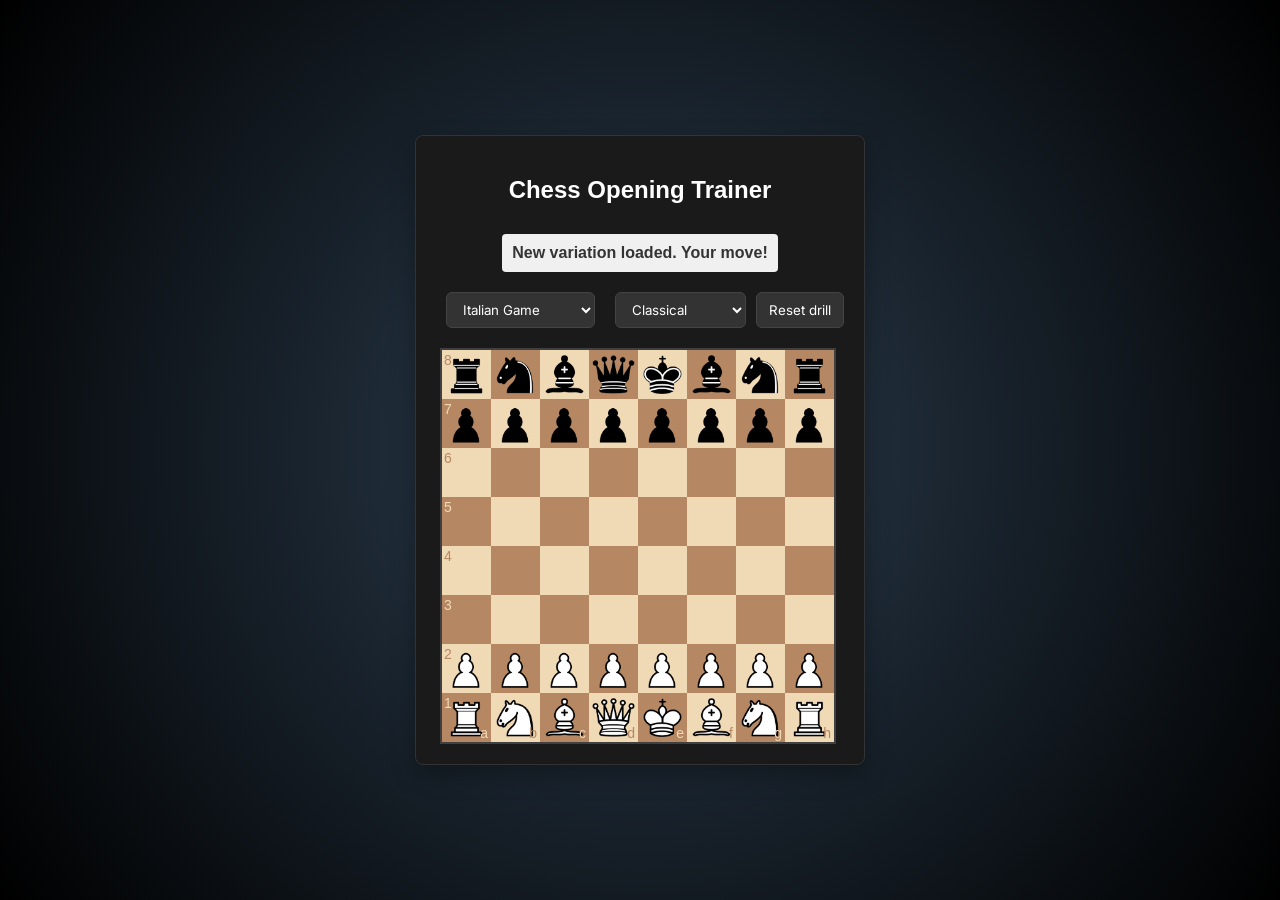
==== index.html @ 0c888dd6 "Add files via upload" ====
<!DOCTYPE html>

<html>
    <head>
        <title>Opening Drills</title>
        <link rel="stylesheet" href="css/style.css">
        <link rel="stylesheet" href="css/chessboard-1.0.0.min.css">
        <link href="https://fonts.googleapis.com/css2?family=Inter:wght@400;700&display=swap" rel="stylesheet">
    </head>
    <body>
    <div class="app-container">

        <h2>Chess Opening Trainer</h2>

        <div id="status-message" class="status-neutral">
            Select an opening to begin a drill
        </div>

        <div class = "controls" >
            <label for = "openingSelect"></label>
            <select id = "openingSelect"></select>
            <label for = "variationSelect"></label>
            <select id = "variationSelect"></select>
            <button id = "resetBtn">Reset drill</button>            
        </div>

        <div id = "myBoard" style = "width: 400px"></div>        

        <script src="lib/jquery-4.0.0.js"></script>
        <script src="lib/chessboard-1.0.0.min.js"></script>
        <script src="lib/chess.js"></script>

        <script src = "js/openings.js"></script>
        <script src = "js/main.js"></script>
        
    </div>
    </body>
</html>
---- css/style.css ----
body
{
    margin: 0;
    display: flex;
    justify-content: center;
    align-items: center;
    min-height: 100vh;
    background-color: #2c3e50;
    background: radial-gradient(circle, #2c3e50 0%, #000000 100%);
    font-family: 'Monserrat', sans-serif;
}

.app-container
{
    display: flex;
    flex-direction: column;
    align-items: center;
    padding: 20px;
    background-color: #1a1a1a;
    border: 1px solid #333;
    color: white;
    border-radius: 8px;
    box-shadow: 0 10px 25px rgba(0, 0, 0, 0.3);
}

.controls
{
    margin-top: 10px;
    margin-bottom: 20px;
    display: flex;
    gap: 10px;
    flex-wrap: wrap;
    justify-content: center;
}

select, button
{
    font-family: 'Inter', sans-serif;
    padding: 8px 12px;
    border-radius: 6px;
    border: 1px solid #444;
    background-color: #333;
    color: white;
    cursor: pointer;
}

.wrong-move
{
    background-color: rgba(255, 0, 0, 0.5) !important;
    transition: background-color 0.2s;
}

@keyframes shake
{
    0% { transform: translateX(0); }
    25% { transform: translateX(-5px); }
    50% { transform: translateX(5px); }
    75% { transform: translateX(-5px); }
    100% { transform: translateX(0); }
}

@keyframes pulse-green
{
    0% { box-shadow: 0 0 0 0 rgba(46, 204, 113, 0.7); }
    70% { box-shadow: 0 0 0 10px rgba(46, 204, 113, 0); }
    100% { box-shadow: 0 0 0 0 rgba(46, 204, 113, 0); }
}

.shake 
{
    animation: shake 0.3s;
}

#status-message {
    padding: 10px;
    margin-top: 10px;
    margin-bottom: 10px;
    border-radius: 4px;
    text-align: center;
    font-weight: bold;
    font-family: sans-serif;
    transition: all 0.3s ease;
}

.status-neutral 
{ 
    background-color: #f0f0f0; 
    color: #333; 
}

.status-active 
{ 
    background-color: #d1ecf1; 
    color: #0c5460; 
    border: 1px solid #bee5eb; 
}

.status-success 
{ 
    background-color: #2ecc71 !important;
    color: white !important;
    border: none !important;
    animation: pulse-green 2s infinite;    
}
---- css/chessboard-1.0.0.min.css ----
/*! chessboard.js v1.0.0 | (c) 2019 Chris Oakman | MIT License chessboardjs.com/license */
.clearfix-7da63{clear:both}.board-b72b1{border:2px solid #404040;box-sizing:content-box}.square-55d63{float:left;position:relative;-webkit-touch-callout:none;-webkit-user-select:none;-khtml-user-select:none;-moz-user-select:none;-ms-user-select:none;user-select:none}.white-1e1d7{background-color:#f0d9b5;color:#b58863}.black-3c85d{background-color:#b58863;color:#f0d9b5}.highlight1-32417,.highlight2-9c5d2{box-shadow:inset 0 0 3px 3px #ff0}.notation-322f9{cursor:default;font-family:"Helvetica Neue",Helvetica,Arial,sans-serif;font-size:14px;position:absolute}.alpha-d2270{bottom:1px;right:3px}.numeric-fc462{top:2px;left:2px}
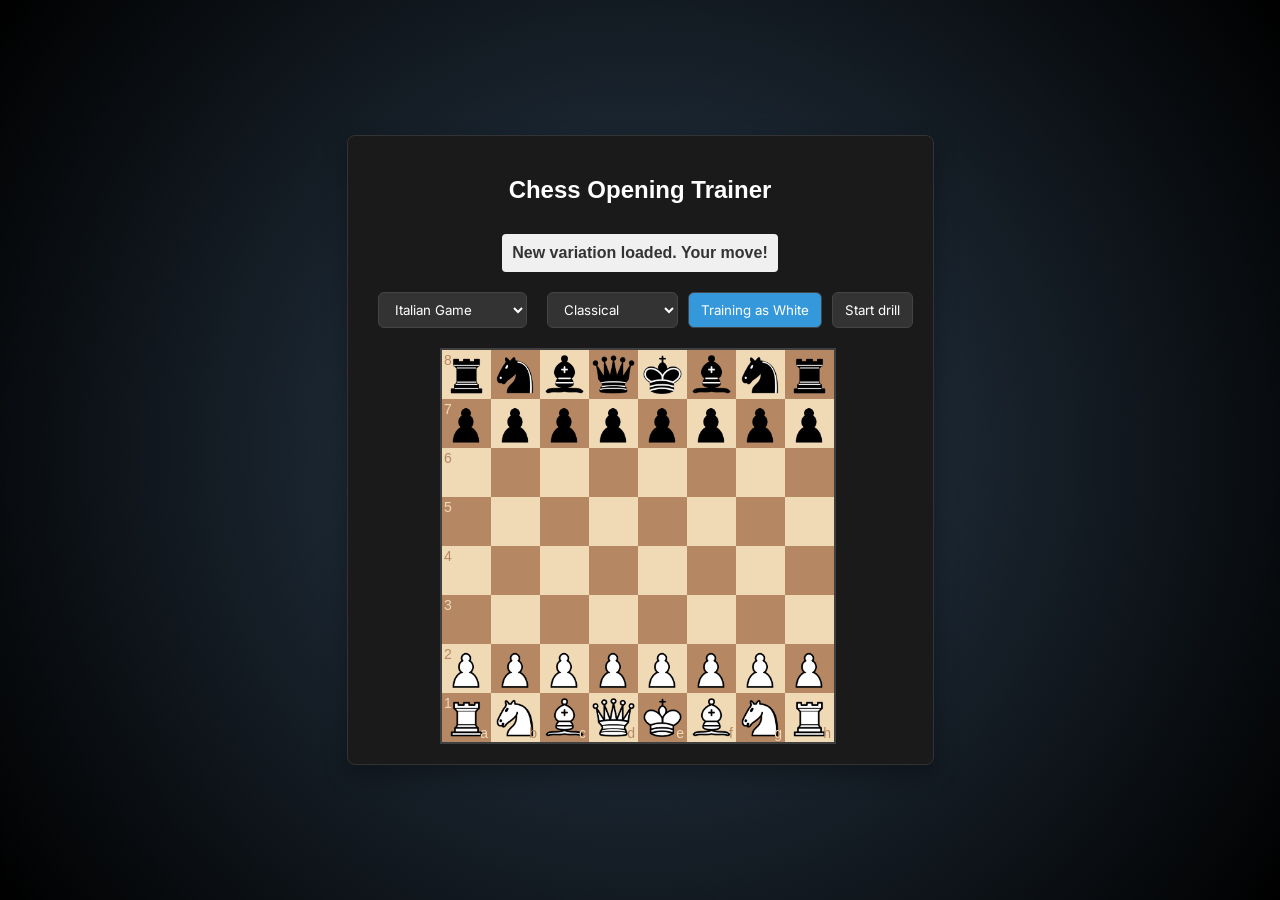
==== commit 253106bf: "Added drills as the black player" ====
--- a/index.html
+++ b/index.html
@@ -21,7 +21,8 @@
             <select id = "openingSelect"></select>
             <label for = "variationSelect"></label>
             <select id = "variationSelect"></select>
-            <button id = "resetBtn">Reset drill</button>            
+            <button id = "flipBtn" data-side="w">Training as White</button>
+            <button id = "resetBtn">Start drill</button>            
         </div>
 
         <div id = "myBoard" style = "width: 400px"></div>        
--- a/css/style.css
+++ b/css/style.css
@@ -42,6 +42,21 @@
     background-color: #333;
     color: white;
     cursor: pointer;
+}
+
+#flipBtn
+{
+    background-color: #3498db;
+    color: white;
+    transition: all 0.3s ease;
+}
+
+#flipBtn:disabled
+{
+    background-color: #7f8c8d;
+    cursor: not-allowed;
+    opacity: 0.6;
+    transform: scale(1) !important;
 }
 
 .wrong-move
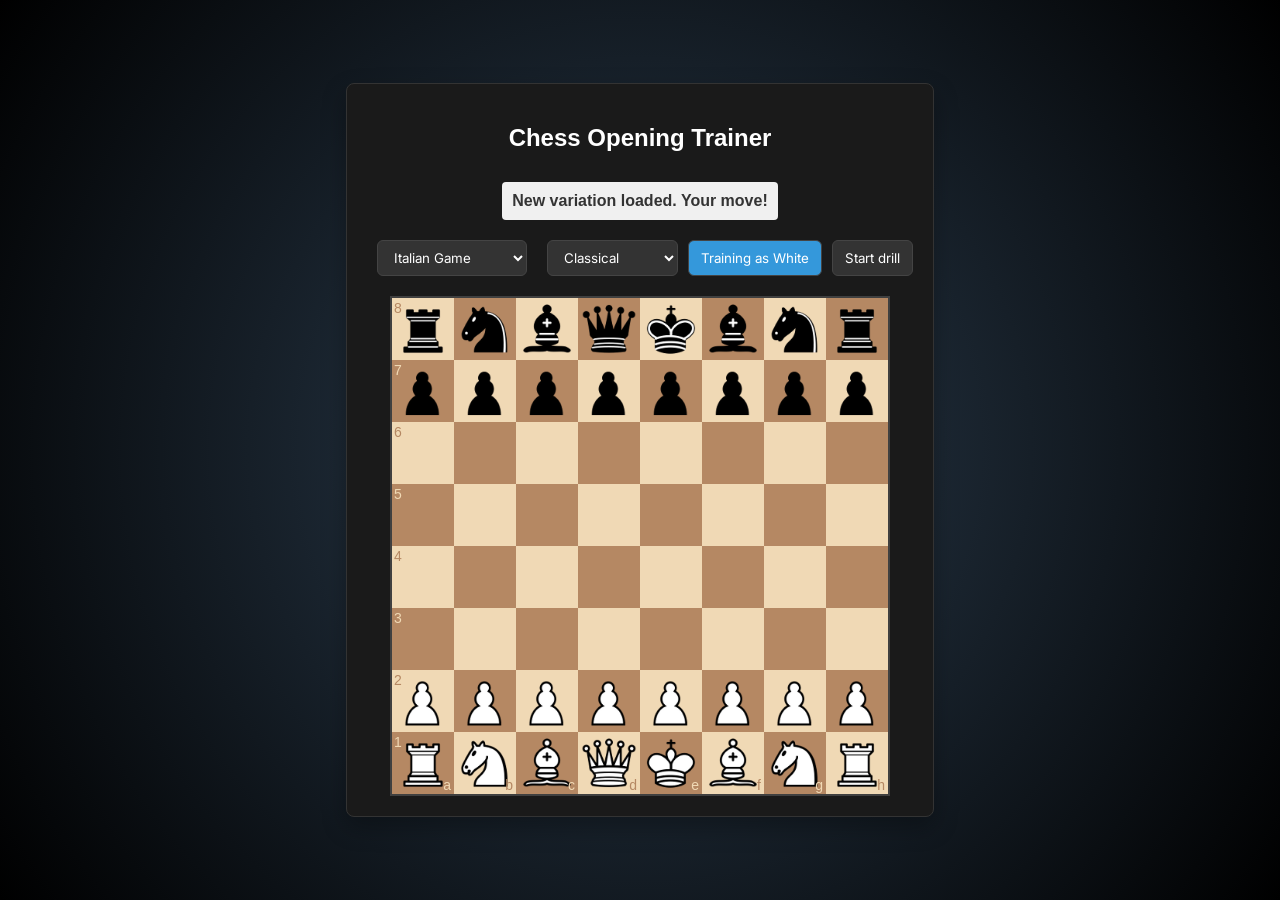
==== commit d7b166e7: "Added a page to convert PGN to the format openings.js uses (because I am lazy)" ====
--- a/index.html
+++ b/index.html
@@ -25,7 +25,7 @@
             <button id = "resetBtn">Start drill</button>            
         </div>
 
-        <div id = "myBoard" style = "width: 400px"></div>        
+        <div id = "myBoard" style = "width: 500px"></div>        
 
         <script src="lib/jquery-4.0.0.js"></script>
         <script src="lib/chessboard-1.0.0.min.js"></script>
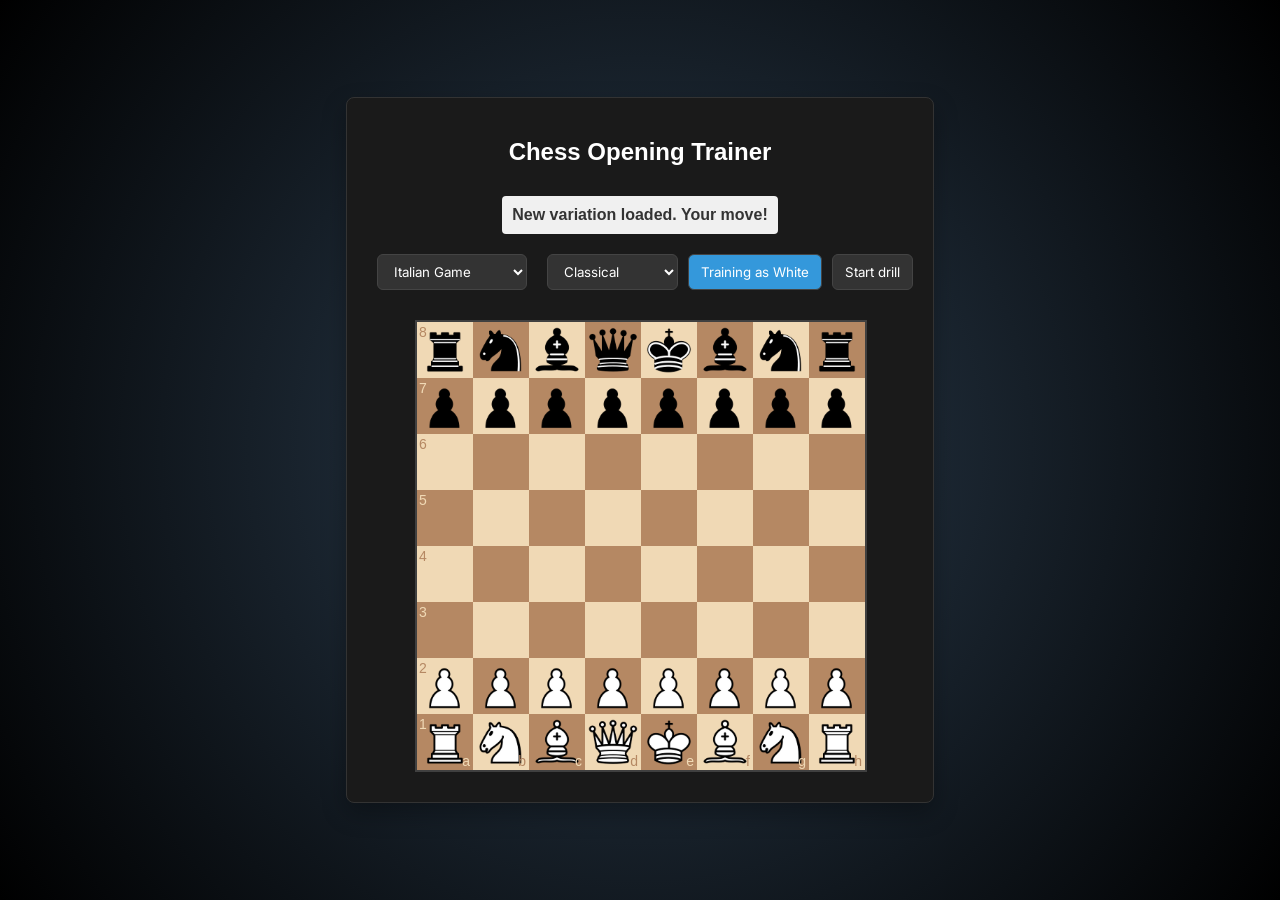
==== commit be813fee: "Added PGN formatter and fixed final black move when player is black" ====
--- a/index.html
+++ b/index.html
@@ -2,7 +2,11 @@
 
 <html>
     <head>
-        <title>Opening Drills</title>
+        <meta charset="UTF-8">
+        <meta name="viewport" content="width=device-width, initial-scale=1.0 maximum-scale=1.0, user-scalable=no, viewport-fit=cover">
+        <meta name="apple-mobile-web-app-capable" content="yes">
+        <meta name="apple-mobile-web-app-status-bar-style" content="black-translucent">
+        <title>Chess Opening Trainer</title>
         <link rel="stylesheet" href="css/style.css">
         <link rel="stylesheet" href="css/chessboard-1.0.0.min.css">
         <link href="https://fonts.googleapis.com/css2?family=Inter:wght@400;700&display=swap" rel="stylesheet">
--- a/css/style.css
+++ b/css/style.css
@@ -42,6 +42,14 @@
     background-color: #333;
     color: white;
     cursor: pointer;
+}
+
+#myBoard
+{
+    touch-action: none;
+    width: 95vw;
+    max-width: 450px;
+    margin: 10px auto;    
 }
 
 #flipBtn
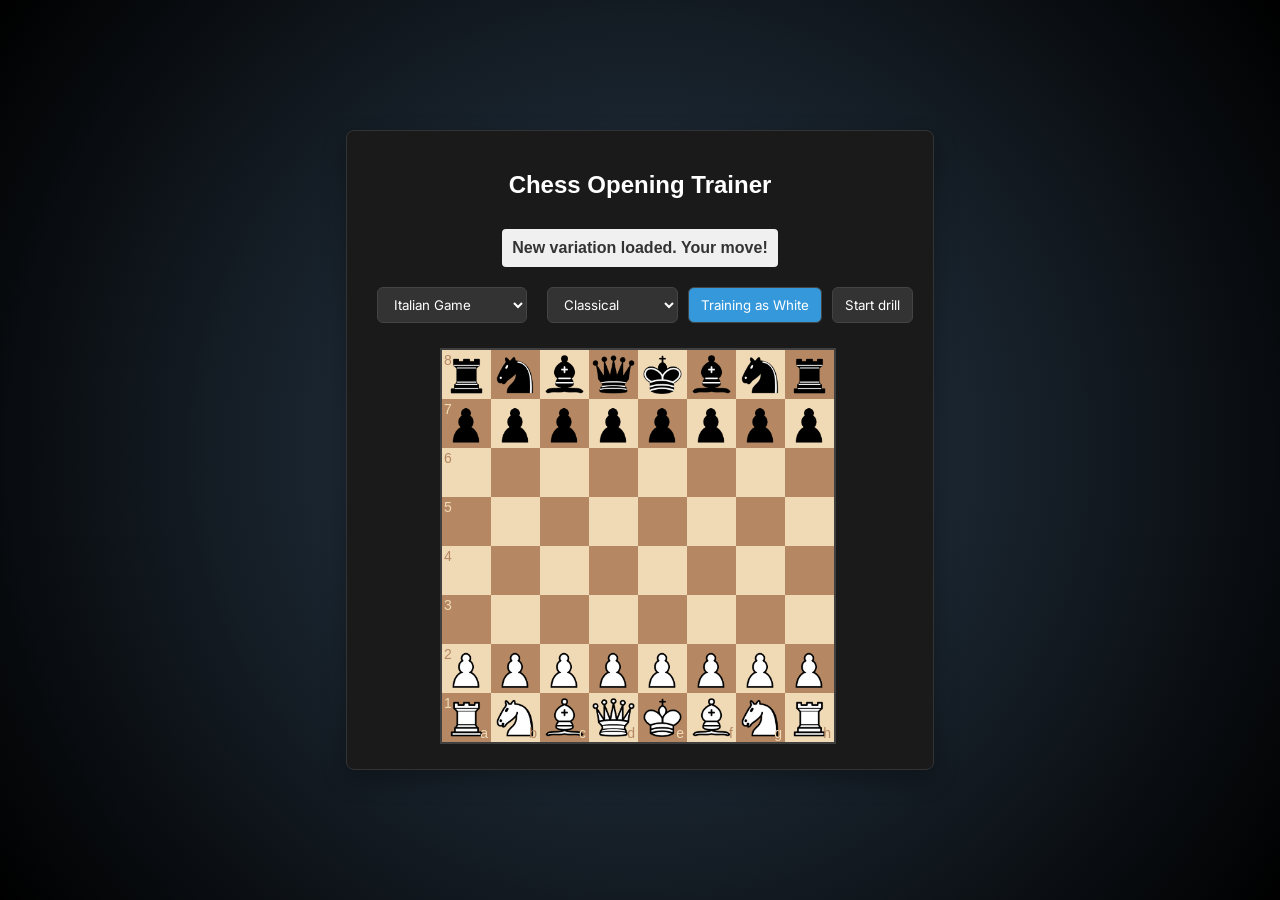
==== commit 274a17f5: "Fixes for UI on mobile" ====
--- a/index.html
+++ b/index.html
@@ -29,8 +29,8 @@
             <button id = "resetBtn">Start drill</button>            
         </div>
 
-        <div id = "myBoard" style = "width: 500px"></div>        
-
+        <!--<div id = "myBoard" style = "width: 500px"></div>-->
+        <div id = "myBoard"></div>
         <script src="lib/jquery-4.0.0.js"></script>
         <script src="lib/chessboard-1.0.0.min.js"></script>
         <script src="lib/chess.js"></script>
--- a/css/style.css
+++ b/css/style.css
@@ -1,3 +1,8 @@
+*
+{
+    box-sizing: border-box;
+}
+
 body
 {
     margin: 0;
@@ -8,6 +13,12 @@
     background-color: #2c3e50;
     background: radial-gradient(circle, #2c3e50 0%, #000000 100%);
     font-family: 'Monserrat', sans-serif;
+}
+
+h1
+{
+    font-size: 1.4rem
+    margin 5px 0;
 }
 
 .app-container
@@ -47,9 +58,19 @@
 #myBoard
 {
     touch-action: none;
-    width: 95vw;
-    max-width: 450px;
-    margin: 10px auto;    
+    width: 92vw;
+    max-width: 400px;
+    margin: 5px auto;    
+}
+
+.container
+{
+    display: flex;
+    flex-direction: column;
+    align-items: center;
+    padding: 5px;
+    margin: 0;
+    overflow-x: hidden;
 }
 
 #flipBtn
